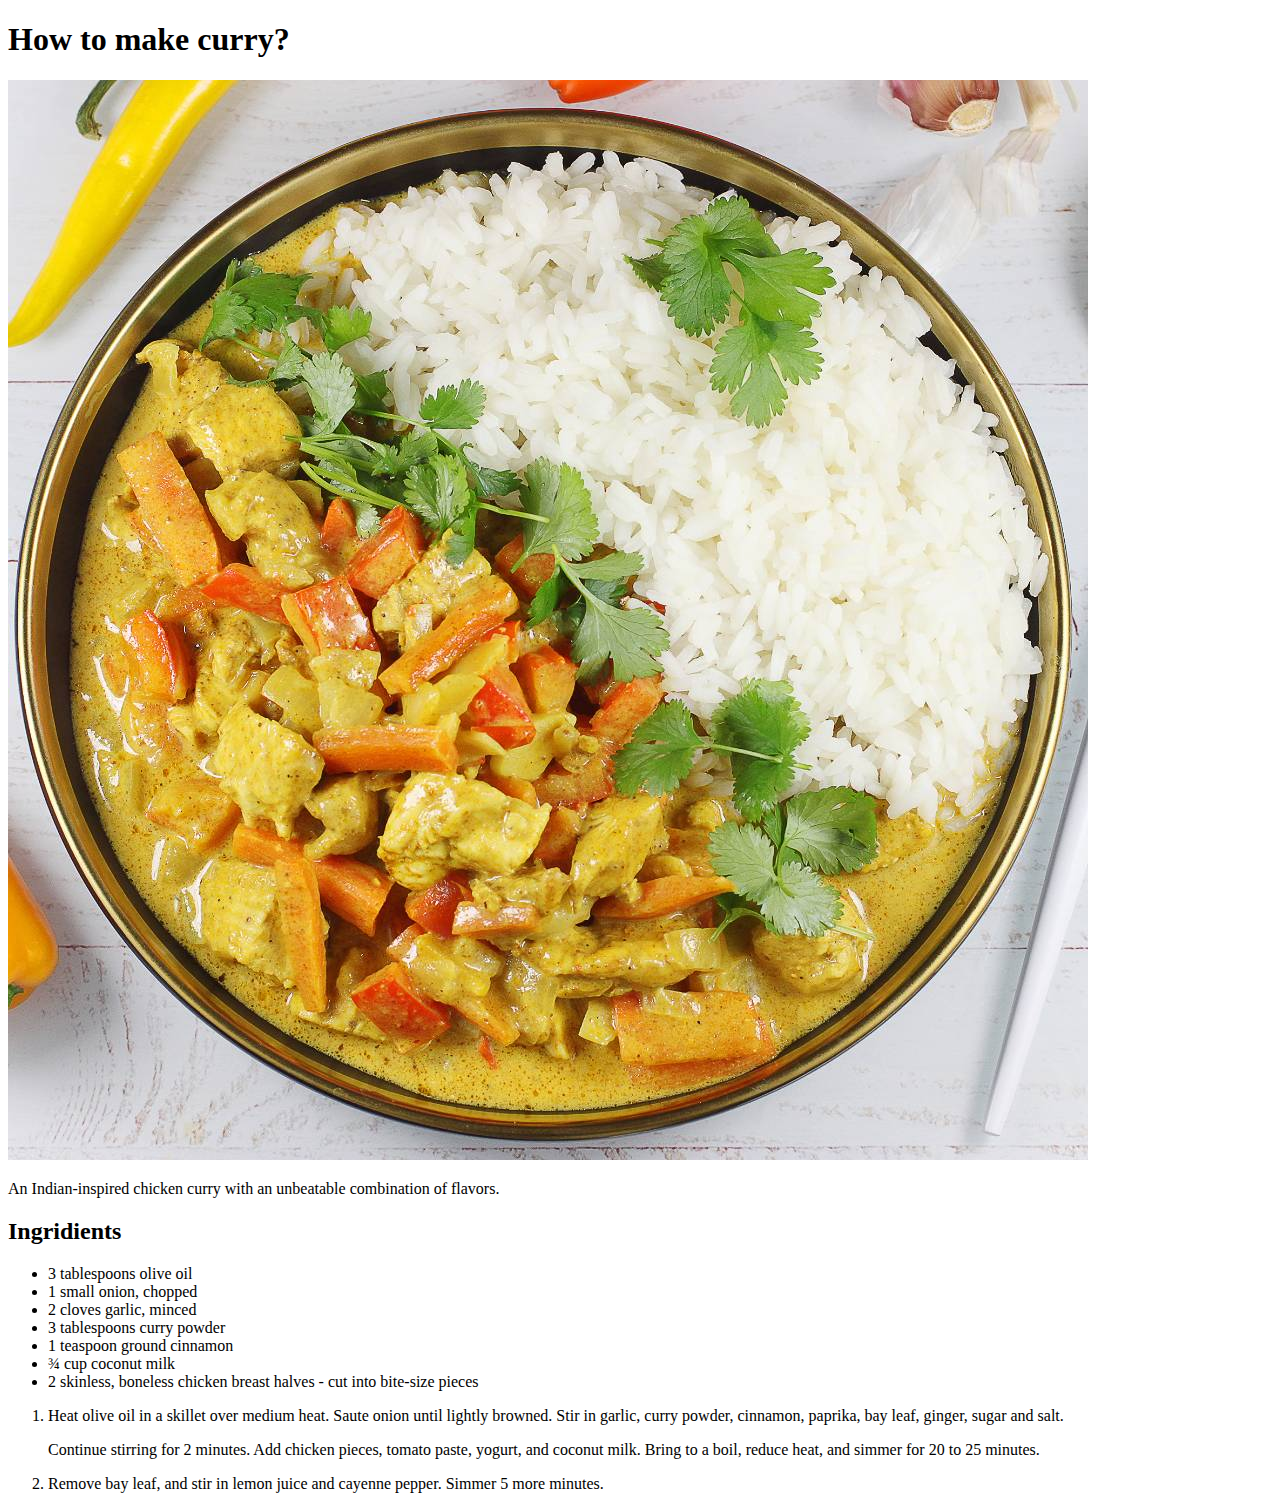
==== recipes/curry.html @ 1e73929b "Basic index.html and curry recipe" ====
<!DOCTYPE html>
<html lang="en">
<head>
    <meta charset="UTF-8">
    <title>Curry Recipe</title>
</head>
<body>
    <h1>How to make curry?</h1>
    <img src="../img/curry.jpg" alt="An image of Indian curry">
    <p>An Indian-inspired chicken curry with an unbeatable combination of flavors. </p>
    <h2>Ingridients</h2>
<ul>
    <li>3 tablespoons olive oil </li>
    <li>1 small onion, chopped </li>
    <li>2 cloves garlic, minced </li>
    <li>3 tablespoons curry powder </li>
    <li>1 teaspoon ground cinnamon </li>
    <li>¾ cup coconut milk </li>
    <li>2 skinless, boneless chicken breast halves - cut into bite-size pieces </il>
</ul>
<ol>
    <li>Heat olive oil in a skillet over medium heat. Saute onion until lightly browned. Stir in garlic, curry powder, cinnamon, paprika, bay leaf, ginger, sugar and salt. 
        <p>Continue stirring for 2 minutes. Add chicken pieces, tomato paste, yogurt, and coconut milk. Bring to a boil, reduce heat, and simmer for 20 to 25 minutes.</p></li>
    <li>Remove bay leaf, and stir in lemon juice and cayenne pepper. Simmer 5 more minutes.</li>
</ol>
</body>
</html>
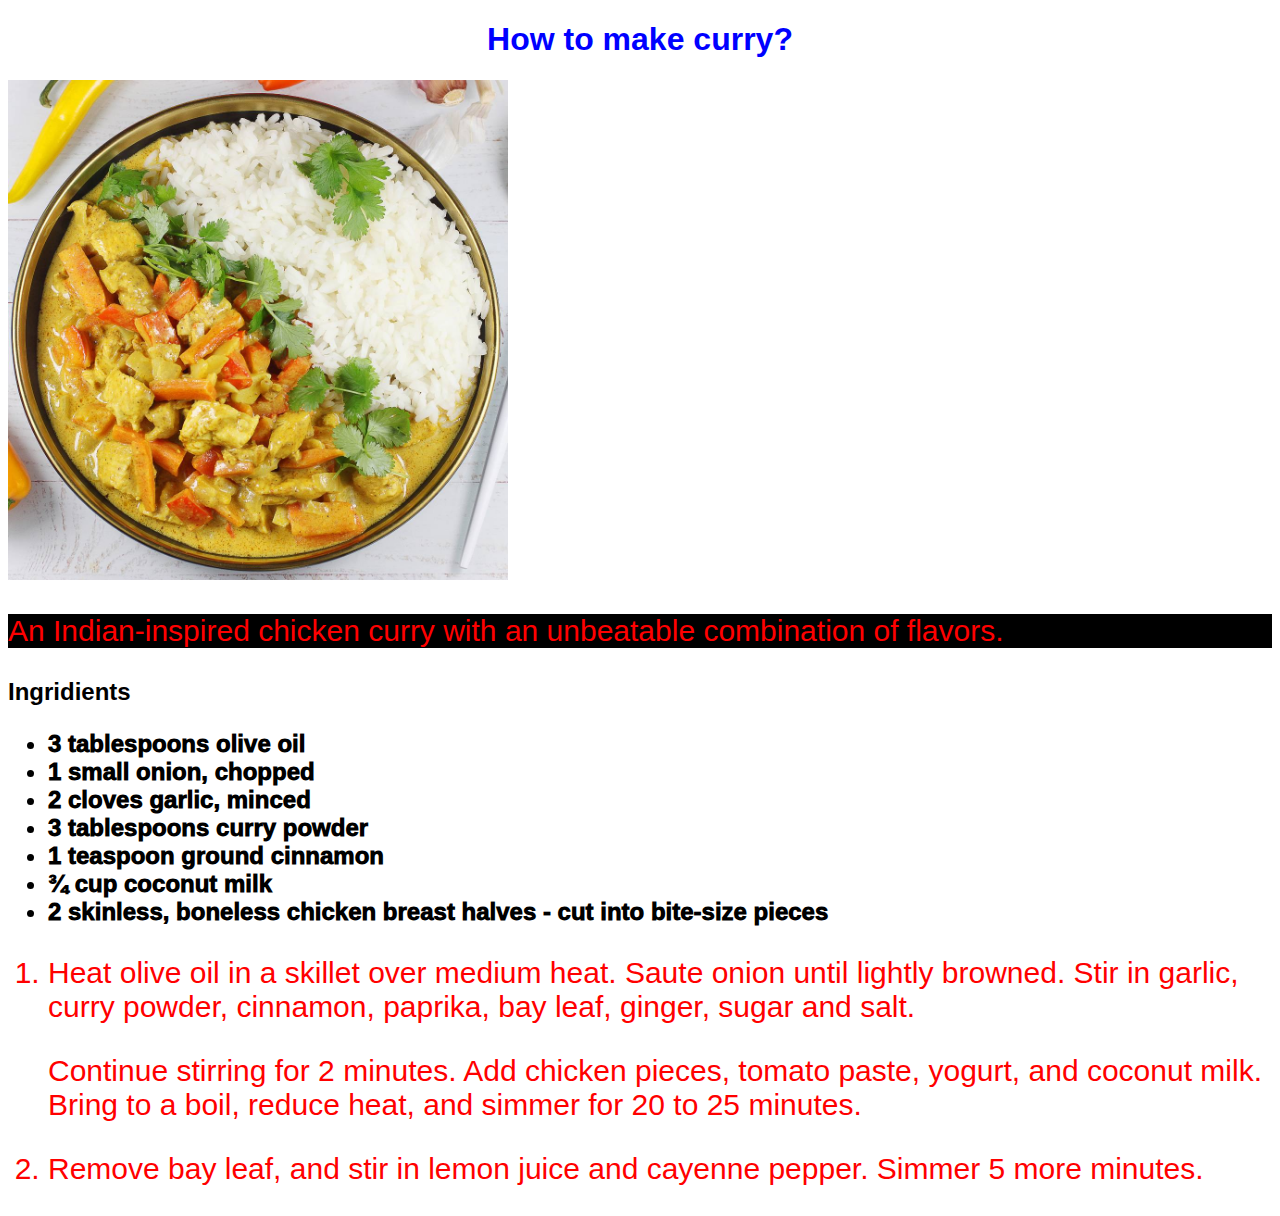
==== commit 97337279: "Added CSS" ====
--- a/recipes/curry.html
+++ b/recipes/curry.html
@@ -1,13 +1,14 @@
 <!DOCTYPE html>
 <html lang="en">
 <head>
+    <link rel="stylesheet" href="../css/style.css">
     <meta charset="UTF-8">
     <title>Curry Recipe</title>
 </head>
 <body>
     <h1>How to make curry?</h1>
     <img src="../img/curry.jpg" alt="An image of Indian curry">
-    <p>An Indian-inspired chicken curry with an unbeatable combination of flavors. </p>
+    <p class="opis">An Indian-inspired chicken curry with an unbeatable combination of flavors. </p>
     <h2>Ingridients</h2>
 <ul>
     <li>3 tablespoons olive oil </li>
--- a/css/style.css
+++ b/css/style.css
@@ -0,0 +1,26 @@
+body{
+    font-family:Arial, Helvetica, sans-serif
+  }
+
+h1 {
+    font-weight: 800px;
+    color: blue;
+    text-align: center;
+}
+ul {
+    font-size: 24px;
+    font-weight: 1000;
+}
+ol {
+    font-size: 30px;
+    color:red;
+}
+.opis {
+    font-size: 30px;
+    color:red;
+    background-color: black;
+}
+img {
+    height: auto;
+    width: 500px;
+}
